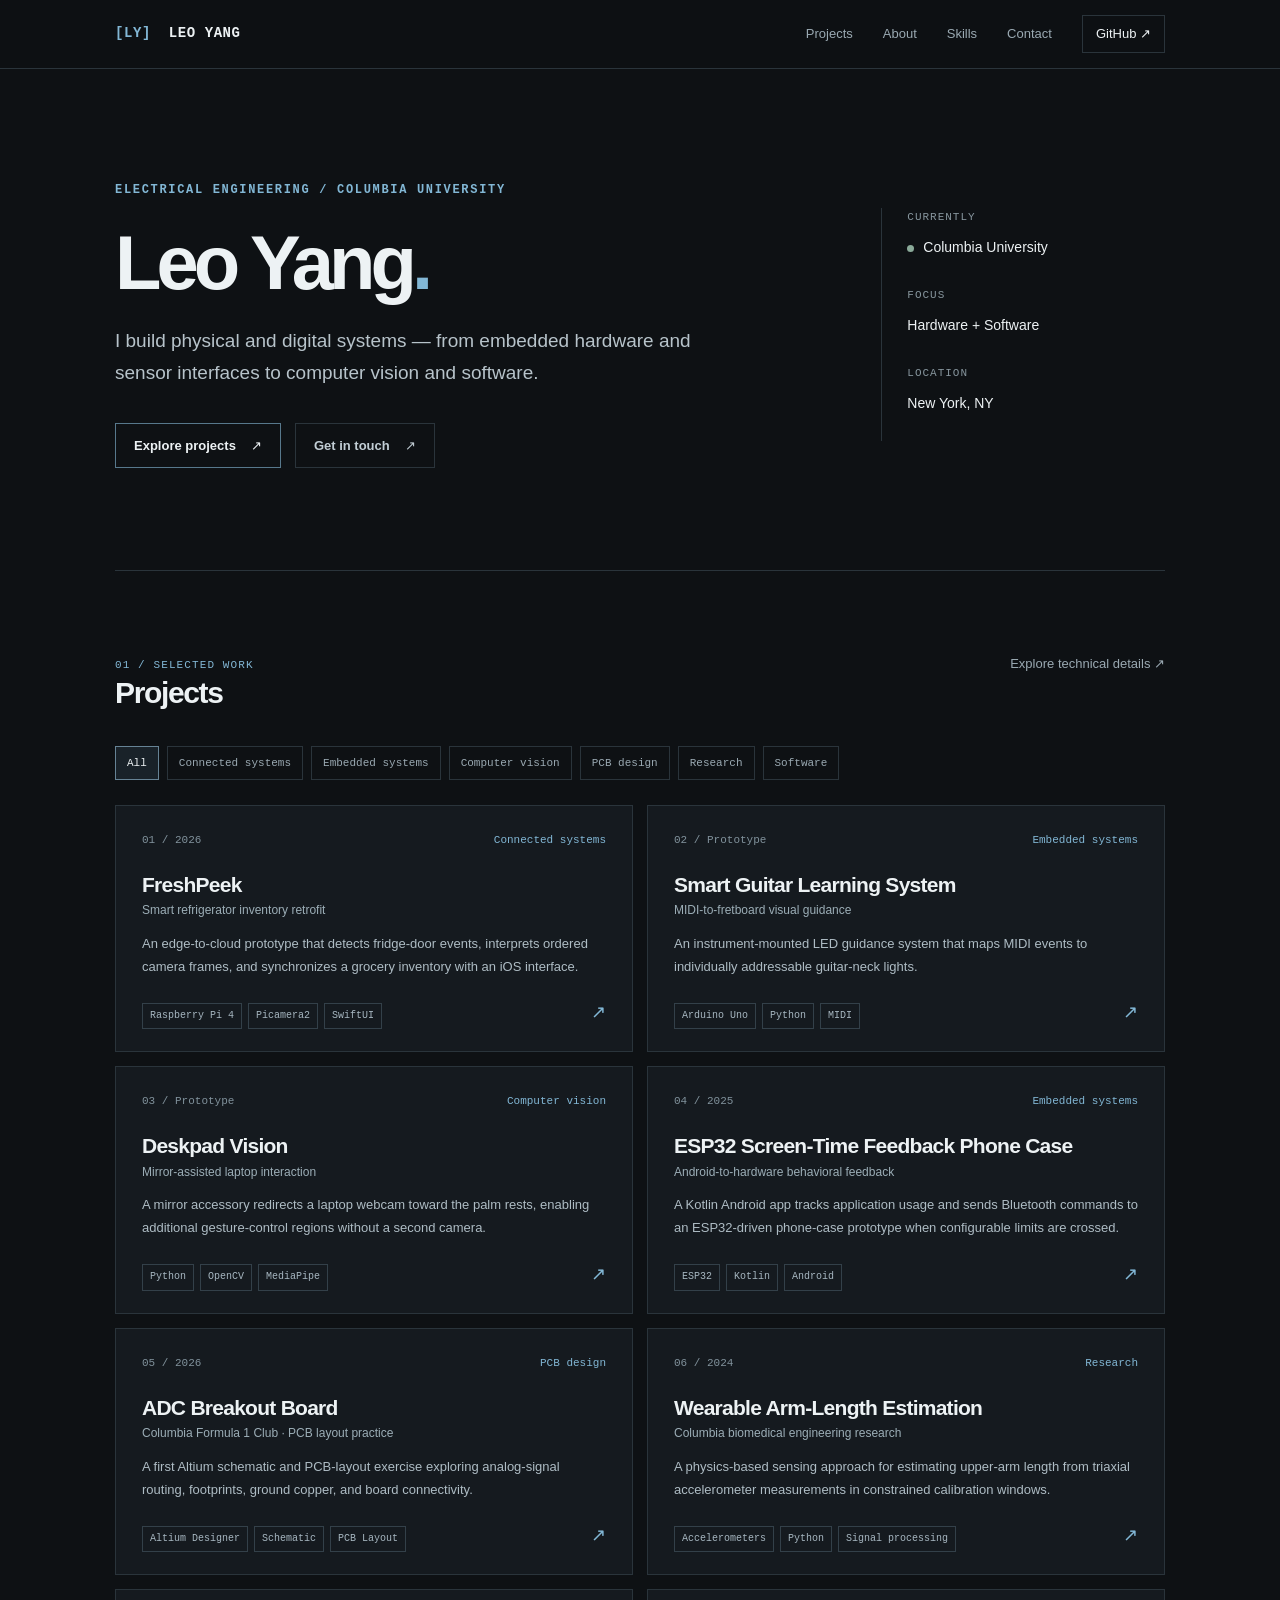
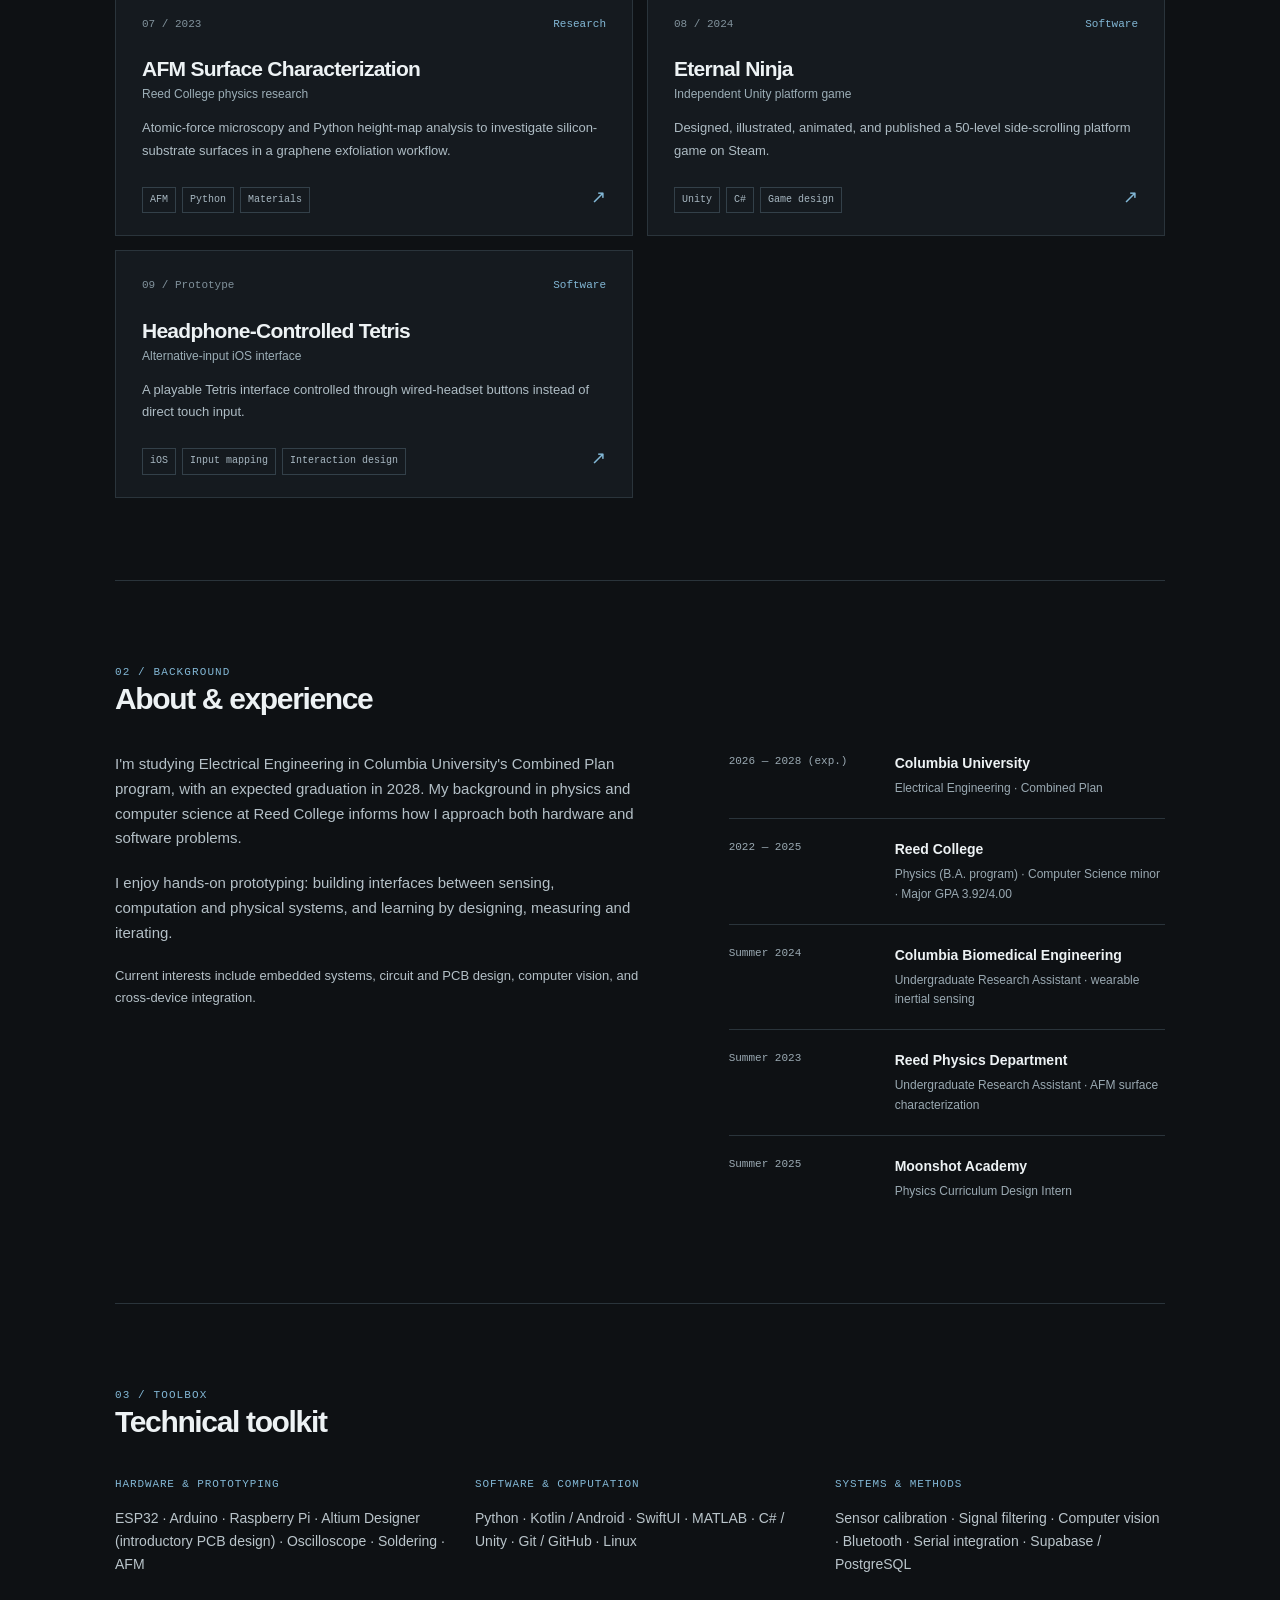
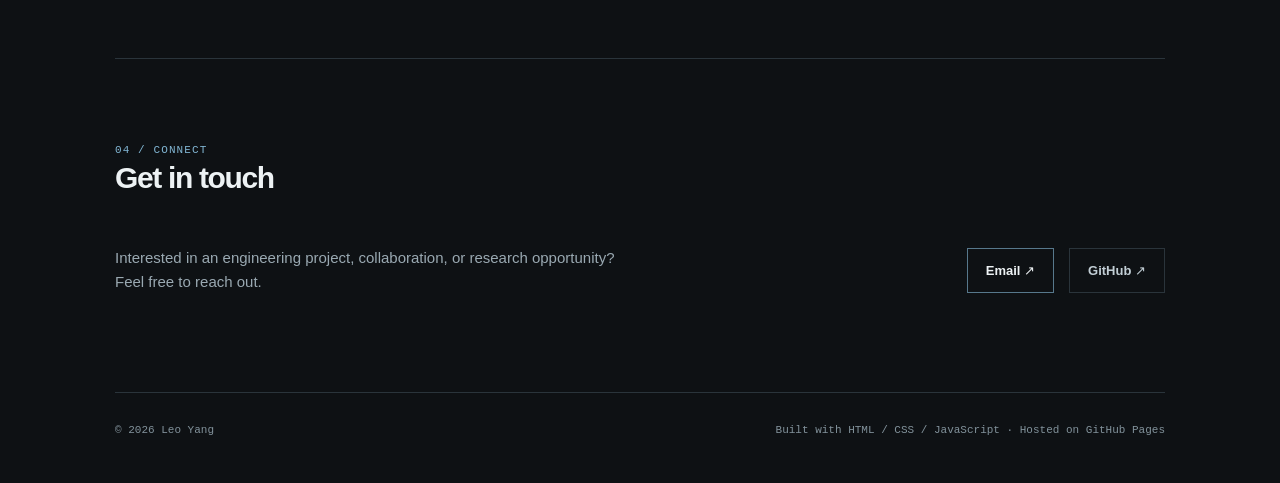
==== index.html @ 23392c69 "Add files via upload" ====
<!doctype html><html lang="en"><head><meta charset="utf-8"><meta name="viewport" content="width=device-width, initial-scale=1"><meta name="description" content="Leo Yang — Electrical Engineering at Columbia University. Embedded systems, PCB design, computer vision and software projects."><title>Leo Yang — Electrical Engineering & Projects</title><link rel="icon" href="assets/favicon.svg" type="image/svg+xml"><link rel="stylesheet" href="style.css"></head>
<body><header><div class="container"><a class="brand" href="index.html"><span class="mark">[LY]</span> LEO YANG</a><nav class="nav" aria-label="Main navigation"><a href="#projects">Projects</a><a href="#about">About</a><a href="#skills">Skills</a><a href="#contact">Contact</a><a class="git" href="https://github.com/leoyang068" target="_blank" rel="noopener">GitHub ↗</a></nav></div></header>
<main class="container"><div class="hero"><div><div class="eyebrow">Electrical Engineering / Columbia University</div><h1>Leo Yang<span class="period">.</span></h1><p class="lead">I build physical and digital systems — from embedded hardware and sensor interfaces to computer vision and software.</p><div class="cta"><a href="#projects" class="btn">Explore projects <span aria-hidden="true">↗</span></a><a class="btn secondary" href="mailto:leoy@reed.edu">Get in touch <span aria-hidden="true">↗</span></a></div></div><aside class="hero-aside" aria-label="Profile details"><div><div class="spec">Currently</div><div class="spec-value"><span class="status"></span>Columbia University</div></div><div><div class="spec">Focus</div><div class="spec-value">Hardware + Software</div></div><div><div class="spec">Location</div><div class="spec-value">New York, NY</div></div></aside></div>
<section id="projects"><div class="section-head"><div><div class="section-kicker">01 / SELECTED WORK</div><h2 class="section-title">Projects</h2></div><span class="section-note">Explore technical details ↗</span></div><div class="filters" id="filters" aria-label="Filter projects"></div><div id="projects-grid" class="projects-grid"></div></section>
<section id="about"><div class="section-head"><div><div class="section-kicker">02 / BACKGROUND</div><h2 class="section-title">About & experience</h2></div></div><div class="about-grid"><div class="about-copy"><p>I'm studying Electrical Engineering in Columbia University's Combined Plan program, with an expected graduation in 2028. My background in physics and computer science at Reed College informs how I approach both hardware and software problems.</p><p>I enjoy hands-on prototyping: building interfaces between sensing, computation and physical systems, and learning by designing, measuring and iterating.</p><p class="muted" style="font-size:13px">Current interests include embedded systems, circuit and PCB design, computer vision, and cross-device integration.</p></div><div><div class="experience"><div class="exp-date">2026 — 2028 (exp.)</div><div><div class="exp-title">Columbia University</div><div class="exp-detail">Electrical Engineering · Combined Plan</div></div></div><div class="experience"><div class="exp-date">2022 — 2025</div><div><div class="exp-title">Reed College</div><div class="exp-detail">Physics (B.A. program) · Computer Science minor · Major GPA 3.92/4.00</div></div></div><div class="experience"><div class="exp-date">Summer 2024</div><div><div class="exp-title">Columbia Biomedical Engineering</div><div class="exp-detail">Undergraduate Research Assistant · wearable inertial sensing</div></div></div><div class="experience"><div class="exp-date">Summer 2023</div><div><div class="exp-title">Reed Physics Department</div><div class="exp-detail">Undergraduate Research Assistant · AFM surface characterization</div></div></div><div class="experience"><div class="exp-date">Summer 2025</div><div><div class="exp-title">Moonshot Academy</div><div class="exp-detail">Physics Curriculum Design Intern</div></div></div></div></div></section>
<section id="skills"><div class="section-head"><div><div class="section-kicker">03 / TOOLBOX</div><h2 class="section-title">Technical toolkit</h2></div></div><div class="skills-grid"><div><div class="skill-name">Hardware & prototyping</div><div class="skill-details">ESP32 · Arduino · Raspberry Pi · Altium Designer (introductory PCB design) · Oscilloscope · Soldering · AFM</div></div><div><div class="skill-name">Software & computation</div><div class="skill-details">Python · Kotlin / Android · SwiftUI · MATLAB · C# / Unity · Git / GitHub · Linux</div></div><div><div class="skill-name">Systems & methods</div><div class="skill-details">Sensor calibration · Signal filtering · Computer vision · Bluetooth · Serial integration · Supabase / PostgreSQL</div></div></div></section>
<section id="contact"><div class="section-head"><div><div class="section-kicker">04 / CONNECT</div><h2 class="section-title">Get in touch</h2></div></div><div class="contact-row"><p class="contact-description">Interested in an engineering project, collaboration, or research opportunity? Feel free to reach out.</p><div class="contact-actions"><a href="mailto:leoy@reed.edu" class="btn">Email ↗</a><a href="https://github.com/leoyang068" target="_blank" rel="noopener" class="btn secondary">GitHub ↗</a></div></div></section></main>
<footer><div class="container"><span>© <span id="year"></span> Leo Yang</span><span>Built with HTML / CSS / JavaScript · Hosted on GitHub Pages</span></div></footer><script src="projects.js"></script><script src="main.js"></script></body></html>
---- style.css ----
:root{color-scheme:dark;--bg:#0e1114;--panel:#151a1f;--line:#2a343b;--muted:#9aa9b2;--white:#edf2f4;--blue:#82b7d5;--max:1110px}
*{box-sizing:border-box}html{scroll-behavior:smooth}body{margin:0;background:var(--bg);color:var(--white);font-family:Inter,ui-sans-serif,-apple-system,BlinkMacSystemFont,"Segoe UI",sans-serif;font-size:15px;line-height:1.65}a{color:inherit;text-decoration:none}button{font:inherit}a:focus-visible,button:focus-visible{outline:2px solid var(--blue);outline-offset:4px}::selection{background:#275675;color:white}
.container{max-width:var(--max);padding:0 30px;margin:auto}.mono,.eyebrow,.tag,.number,.section-kicker,.meta,.filter,footer,.link-arrow,.spec{font-family:ui-monospace,SFMono-Regular,Menlo,Consolas,monospace}.mono{letter-spacing:.01em}
header{height:69px;border-bottom:1px solid var(--line);background:rgba(14,17,20,.97);position:sticky;top:0;z-index:20}header .container{height:100%;display:flex;align-items:center;justify-content:space-between}.brand{font-family:ui-monospace,monospace;font-weight:650;letter-spacing:.04em;font-size:14px}.brand .mark{color:var(--blue);margin-right:9px}.nav{display:flex;gap:30px;align-items:center}.nav a{font-size:13px;color:var(--muted)}.nav a:hover,.nav a.current{color:var(--white)}.nav .git{border:1px solid var(--line);padding:7px 13px;color:var(--white)}
.hero{display:grid;grid-template-columns:1.5fr .62fr;gap:80px;padding:112px 0 102px;border-bottom:1px solid var(--line)}.eyebrow{color:var(--blue);font-size:12px;font-weight:650;letter-spacing:.14em;text-transform:uppercase}.hero h1{font-size:clamp(49px,6vw,76px);line-height:1.06;letter-spacing:-.065em;margin:22px 0 22px;font-weight:650}.hero h1 .period{color:var(--blue)}.lead{font-size:19px;line-height:1.65;color:#b7c3ca;max-width:600px;margin:0}.cta{display:flex;gap:14px;flex-wrap:wrap;margin-top:35px}.btn{display:inline-flex;align-items:center;gap:15px;padding:11px 18px;border:1px solid #57788c;font-size:13px;font-weight:550;cursor:pointer;transition:background .15s}.btn:hover{background:#1c2931}.btn.secondary{border-color:var(--line);color:#c2ced5}.btn.secondary:hover{background:#1c2429}.hero-aside{border-left:1px solid var(--line);padding-left:25px;align-self:center}.spec{font-size:11px;color:#87969e;letter-spacing:.09em;text-transform:uppercase;margin-bottom:12px}.spec-value{font-size:14px;margin-bottom:28px;line-height:1.4}.status{display:inline-block;width:7px;height:7px;background:#8aaa99;border-radius:100%;margin-right:9px}
section{padding:82px 0;border-bottom:1px solid var(--line)}.section-head{display:flex;align-items:baseline;gap:22px;justify-content:space-between;margin-bottom:35px}.section-title{font-size:30px;letter-spacing:-.045em;line-height:1.2;margin:0;font-weight:630}.section-kicker{font-size:11px;color:var(--blue);letter-spacing:.1em}.muted{color:var(--muted)}.section-note{font-size:13px;color:var(--muted)}.filters{display:flex;gap:8px;flex-wrap:wrap;margin-bottom:25px}.filter{background:transparent;border:1px solid var(--line);padding:7px 11px;color:var(--muted);font-size:11px;cursor:pointer}.filter:hover,.filter.active{color:var(--white);border-color:#668395;background:#192229}
.projects-grid{display:grid;grid-template-columns:repeat(2,minmax(0,1fr));gap:14px}.project-card{display:flex;flex-direction:column;min-height:238px;border:1px solid var(--line);background:var(--panel);padding:25px 26px 22px;transition:background .18s,border .18s}.project-card:hover{border-color:#638195;background:#1a2228}.card-top{display:flex;justify-content:space-between;align-items:center;gap:15px}.number,.meta{font-size:11px;color:#81929c}.card-category{font-family:ui-monospace,monospace;font-size:11px;color:var(--blue)}.project-card h3{margin:22px 0 3px;font-size:21px;font-weight:610;letter-spacing:-.035em;line-height:1.3}.card-subtitle{font-size:12px;color:#9caeb7;margin:0 0 12px}.card-summary{font-size:13px;color:#aebcc4;line-height:1.75;margin:0;flex:1}.card-bottom{display:flex;align-items:end;justify-content:space-between;margin-top:21px;gap:10px}.tags{display:flex;flex-wrap:wrap;gap:6px}.tag{font-size:10px;border:1px solid #334049;padding:4px 7px;color:#a7b7c1}.link-arrow{color:var(--blue);font-size:18px}.text-link{font-size:13px;color:var(--blue)}.text-link:hover{text-decoration:underline}
.about-grid{display:grid;grid-template-columns:1.2fr 1fr;gap:90px}.about-copy p{margin:0 0 20px;color:#b4c0c7;font-size:15px}.experience{display:grid;grid-template-columns:150px 1fr;gap:16px;padding:19px 0;border-top:1px solid var(--line)}.experience:first-child{border-top:0;padding-top:0}.exp-date{font-family:ui-monospace,monospace;font-size:11px;color:var(--muted)}.exp-title{font-weight:600;font-size:14px}.exp-detail{font-size:12px;color:var(--muted);margin-top:4px}.skills-grid{display:grid;grid-template-columns:repeat(3,1fr);gap:30px}.skill-name{font-family:ui-monospace,monospace;color:var(--blue);font-size:11px;text-transform:uppercase;letter-spacing:.08em;margin-bottom:14px}.skill-details{color:#bac5cb;font-size:14px}.contact-row{display:flex;justify-content:space-between;align-items:center;gap:25px}.contact-description{max-width:500px;color:var(--muted)}.contact-actions{display:flex;gap:15px;flex-wrap:wrap}footer{padding:28px 0 44px;font-size:11px;color:#82929b}footer .container{display:flex;justify-content:space-between;gap:15px}
.detail-main{padding-bottom:90px}.back{display:inline-block;margin:38px 0 48px;color:var(--muted);font-size:12px}.back:hover{color:var(--white)}.detail-header{border-bottom:1px solid var(--line);padding-bottom:45px;margin-bottom:50px}.detail-header h1{font-size:clamp(36px,5vw,60px);letter-spacing:-.06em;line-height:1.13;margin:16px 0}.detail-subtitle{font-size:18px;color:#afbec6;margin:0 0 24px}.detail-meta{display:flex;gap:20px;flex-wrap:wrap}.detail-columns{display:grid;grid-template-columns:1.4fr .55fr;gap:80px}.detail-body h2{font-size:18px;margin:0 0 14px;letter-spacing:-.025em}.detail-body p{color:#b9c7cd;margin:0 0 28px;max-width:700px}.detail-body ul{color:#b9c7cd;padding-left:21px;margin-top:0}.detail-body li{padding-left:5px;margin-bottom:13px}.sidebar-block{border-top:1px solid var(--line);padding:20px 0}.sidebar-block h3,.media-heading{font-family:ui-monospace,monospace;font-size:11px;text-transform:uppercase;letter-spacing:.07em;color:var(--blue);margin:0 0 16px}.sidebar-block a{display:block;color:var(--white);font-size:13px;padding:7px 0;overflow-wrap:anywhere}.sidebar-block a:hover{text-decoration:underline}.media-section{padding-top:35px;margin-top:55px;border-top:1px solid var(--line)}.media-grid{display:grid;grid-template-columns:repeat(2,minmax(0,1fr));gap:16px}.media-card{border:1px solid var(--line);padding:12px;background:var(--panel)}.media-card img,.media-card video,.media-card iframe{display:block;width:100%;max-height:460px;object-fit:contain;background:#0b0e10;border:0}.media-card figcaption{font-size:12px;color:var(--muted);margin-top:9px}.file-list{display:flex;flex-direction:column;gap:9px}.file-list a{border:1px solid var(--line);padding:13px 16px;color:#cbd7dc;font-size:13px}.file-list a:hover{border-color:var(--blue)}.file-list span{color:var(--blue);margin-right:11px}.empty{padding:25px;border:1px dashed var(--line);color:var(--muted)}
@media(max-width:830px){.hero{grid-template-columns:1fr;gap:35px;padding:80px 0}.hero-aside{display:flex;flex-wrap:wrap;gap:20px;border-left:0;border-top:1px solid var(--line);padding:22px 0 0}.hero-aside>div{min-width:120px}.spec-value{margin-bottom:0}.about-grid,.detail-columns{gap:35px;grid-template-columns:1fr}.skills-grid{grid-template-columns:repeat(2,1fr)}.nav{gap:15px}}
@media(max-width:590px){.container{padding:0 19px}.nav a:not(.git){display:none}.hero h1{font-size:49px}.hero{padding:68px 0 72px}section{padding:57px 0}.section-head{align-items:start;gap:8px}.section-title{font-size:26px}.projects-grid,.media-grid,.skills-grid{grid-template-columns:1fr}.project-card{min-height:208px;padding:20px}.experience{grid-template-columns:1fr;gap:6px}.contact-row{align-items:start;flex-direction:column}footer .container{flex-direction:column}.detail-header{margin-bottom:32px}.detail-main{padding-bottom:45px}}
@media(prefers-reduced-motion:reduce){html{scroll-behavior:auto}*{transition:none!important}}
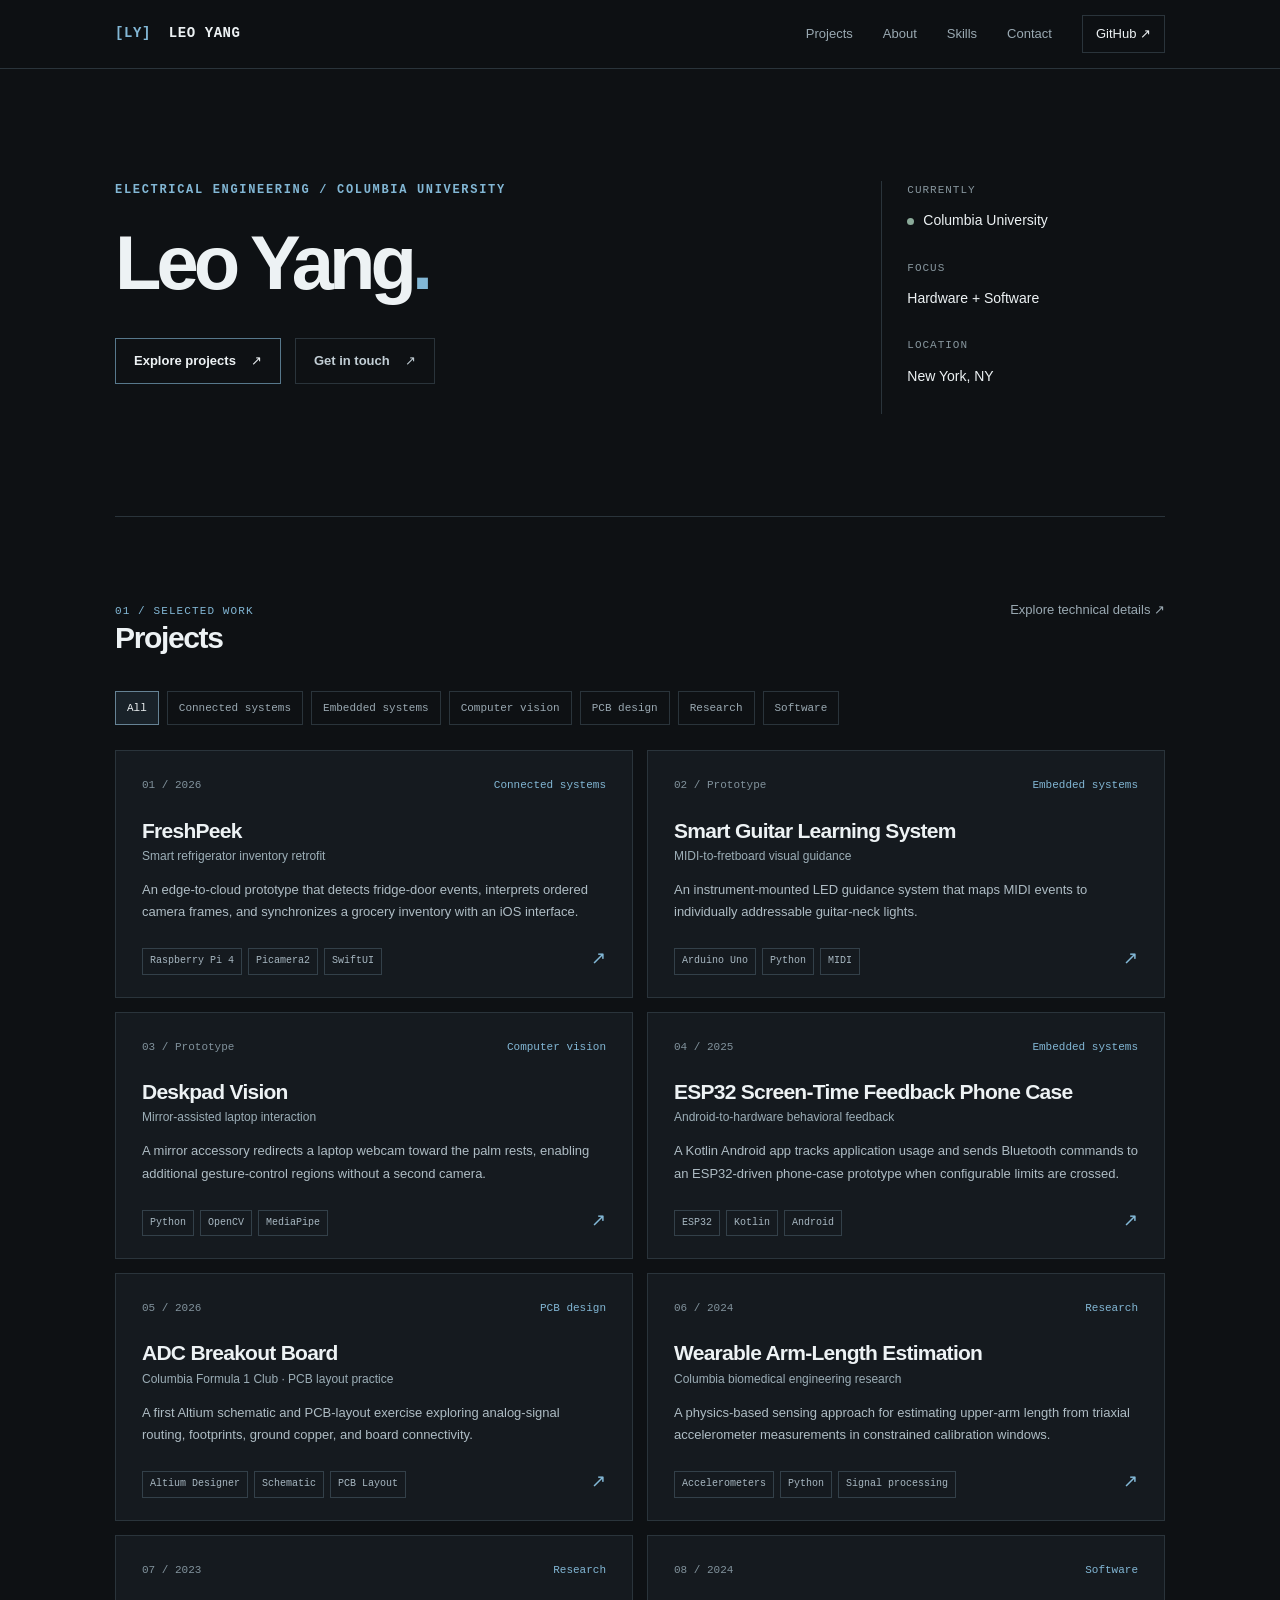
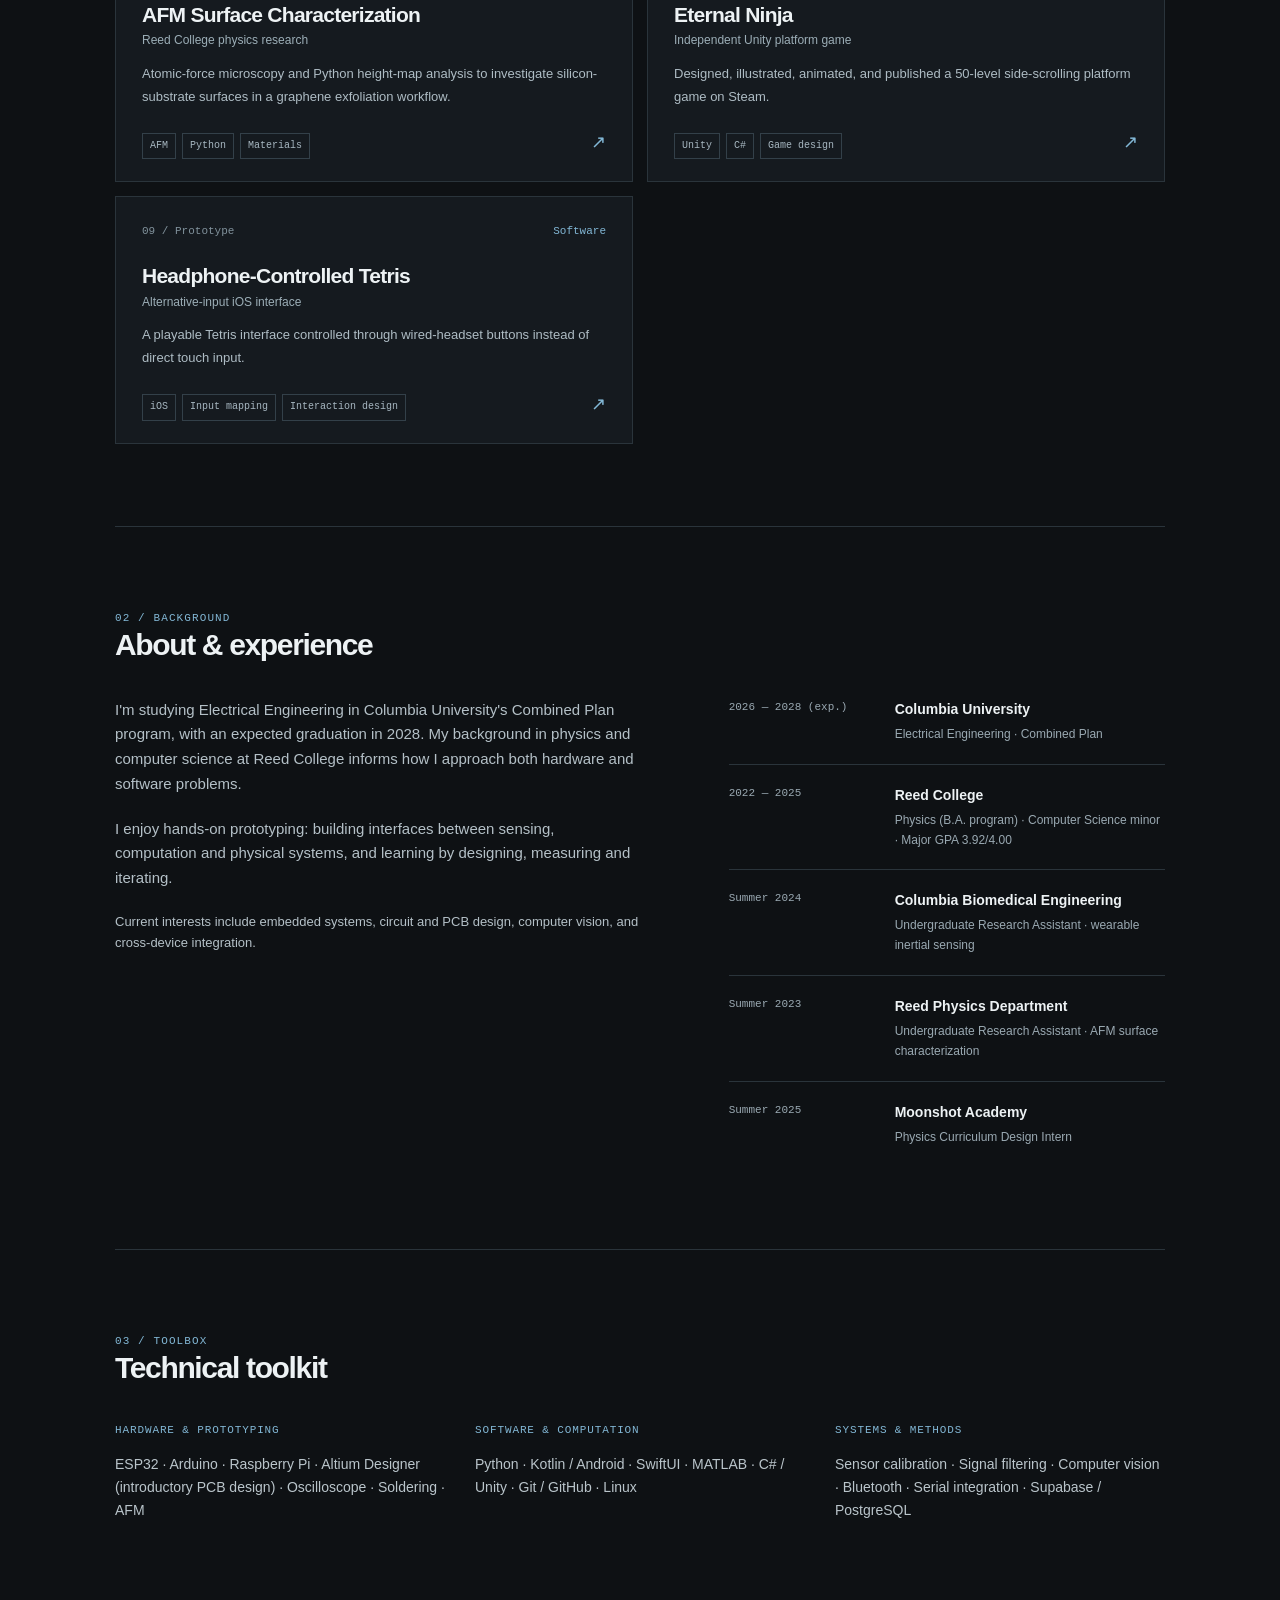
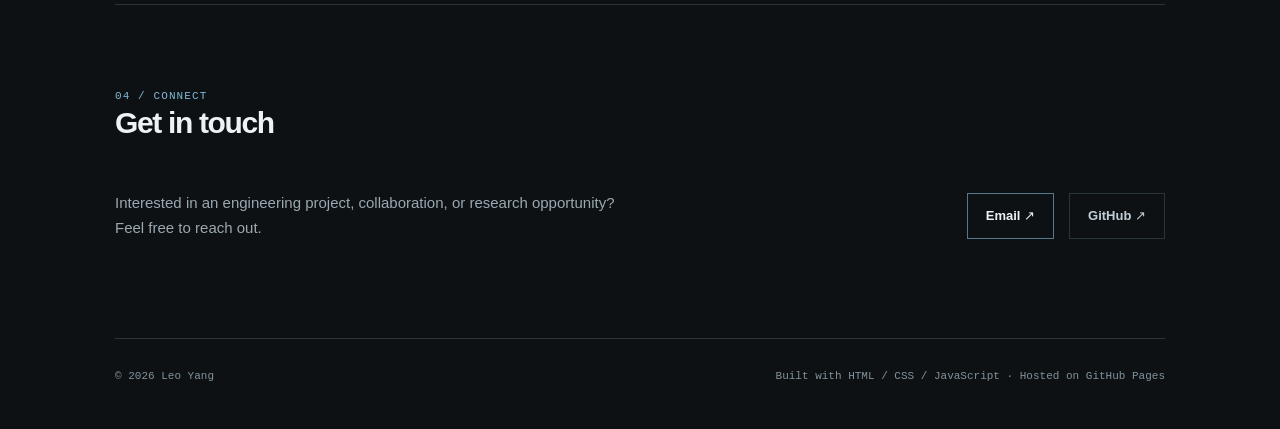
==== commit 5cd1e349: "Update index.html" ====
--- a/index.html
+++ b/index.html
@@ -1,6 +1,6 @@
 <!doctype html><html lang="en"><head><meta charset="utf-8"><meta name="viewport" content="width=device-width, initial-scale=1"><meta name="description" content="Leo Yang — Electrical Engineering at Columbia University. Embedded systems, PCB design, computer vision and software projects."><title>Leo Yang — Electrical Engineering & Projects</title><link rel="icon" href="assets/favicon.svg" type="image/svg+xml"><link rel="stylesheet" href="style.css"></head>
 <body><header><div class="container"><a class="brand" href="index.html"><span class="mark">[LY]</span> LEO YANG</a><nav class="nav" aria-label="Main navigation"><a href="#projects">Projects</a><a href="#about">About</a><a href="#skills">Skills</a><a href="#contact">Contact</a><a class="git" href="https://github.com/leoyang068" target="_blank" rel="noopener">GitHub ↗</a></nav></div></header>
-<main class="container"><div class="hero"><div><div class="eyebrow">Electrical Engineering / Columbia University</div><h1>Leo Yang<span class="period">.</span></h1><p class="lead">I build physical and digital systems — from embedded hardware and sensor interfaces to computer vision and software.</p><div class="cta"><a href="#projects" class="btn">Explore projects <span aria-hidden="true">↗</span></a><a class="btn secondary" href="mailto:leoy@reed.edu">Get in touch <span aria-hidden="true">↗</span></a></div></div><aside class="hero-aside" aria-label="Profile details"><div><div class="spec">Currently</div><div class="spec-value"><span class="status"></span>Columbia University</div></div><div><div class="spec">Focus</div><div class="spec-value">Hardware + Software</div></div><div><div class="spec">Location</div><div class="spec-value">New York, NY</div></div></aside></div>
+<main class="container"><div class="hero"><div><div class="eyebrow">Electrical Engineering / Columbia University</div><h1>Leo Yang<span class="period">.</span></h1><div class="cta"><a href="#projects" class="btn">Explore projects <span aria-hidden="true">↗</span></a><a class="btn secondary" href="mailto:leoy@reed.edu">Get in touch <span aria-hidden="true">↗</span></a></div></div><aside class="hero-aside" aria-label="Profile details"><div><div class="spec">Currently</div><div class="spec-value"><span class="status"></span>Columbia University</div></div><div><div class="spec">Focus</div><div class="spec-value">Hardware + Software</div></div><div><div class="spec">Location</div><div class="spec-value">New York, NY</div></div></aside></div>
 <section id="projects"><div class="section-head"><div><div class="section-kicker">01 / SELECTED WORK</div><h2 class="section-title">Projects</h2></div><span class="section-note">Explore technical details ↗</span></div><div class="filters" id="filters" aria-label="Filter projects"></div><div id="projects-grid" class="projects-grid"></div></section>
 <section id="about"><div class="section-head"><div><div class="section-kicker">02 / BACKGROUND</div><h2 class="section-title">About & experience</h2></div></div><div class="about-grid"><div class="about-copy"><p>I'm studying Electrical Engineering in Columbia University's Combined Plan program, with an expected graduation in 2028. My background in physics and computer science at Reed College informs how I approach both hardware and software problems.</p><p>I enjoy hands-on prototyping: building interfaces between sensing, computation and physical systems, and learning by designing, measuring and iterating.</p><p class="muted" style="font-size:13px">Current interests include embedded systems, circuit and PCB design, computer vision, and cross-device integration.</p></div><div><div class="experience"><div class="exp-date">2026 — 2028 (exp.)</div><div><div class="exp-title">Columbia University</div><div class="exp-detail">Electrical Engineering · Combined Plan</div></div></div><div class="experience"><div class="exp-date">2022 — 2025</div><div><div class="exp-title">Reed College</div><div class="exp-detail">Physics (B.A. program) · Computer Science minor · Major GPA 3.92/4.00</div></div></div><div class="experience"><div class="exp-date">Summer 2024</div><div><div class="exp-title">Columbia Biomedical Engineering</div><div class="exp-detail">Undergraduate Research Assistant · wearable inertial sensing</div></div></div><div class="experience"><div class="exp-date">Summer 2023</div><div><div class="exp-title">Reed Physics Department</div><div class="exp-detail">Undergraduate Research Assistant · AFM surface characterization</div></div></div><div class="experience"><div class="exp-date">Summer 2025</div><div><div class="exp-title">Moonshot Academy</div><div class="exp-detail">Physics Curriculum Design Intern</div></div></div></div></div></section>
 <section id="skills"><div class="section-head"><div><div class="section-kicker">03 / TOOLBOX</div><h2 class="section-title">Technical toolkit</h2></div></div><div class="skills-grid"><div><div class="skill-name">Hardware & prototyping</div><div class="skill-details">ESP32 · Arduino · Raspberry Pi · Altium Designer (introductory PCB design) · Oscilloscope · Soldering · AFM</div></div><div><div class="skill-name">Software & computation</div><div class="skill-details">Python · Kotlin / Android · SwiftUI · MATLAB · C# / Unity · Git / GitHub · Linux</div></div><div><div class="skill-name">Systems & methods</div><div class="skill-details">Sensor calibration · Signal filtering · Computer vision · Bluetooth · Serial integration · Supabase / PostgreSQL</div></div></div></section>
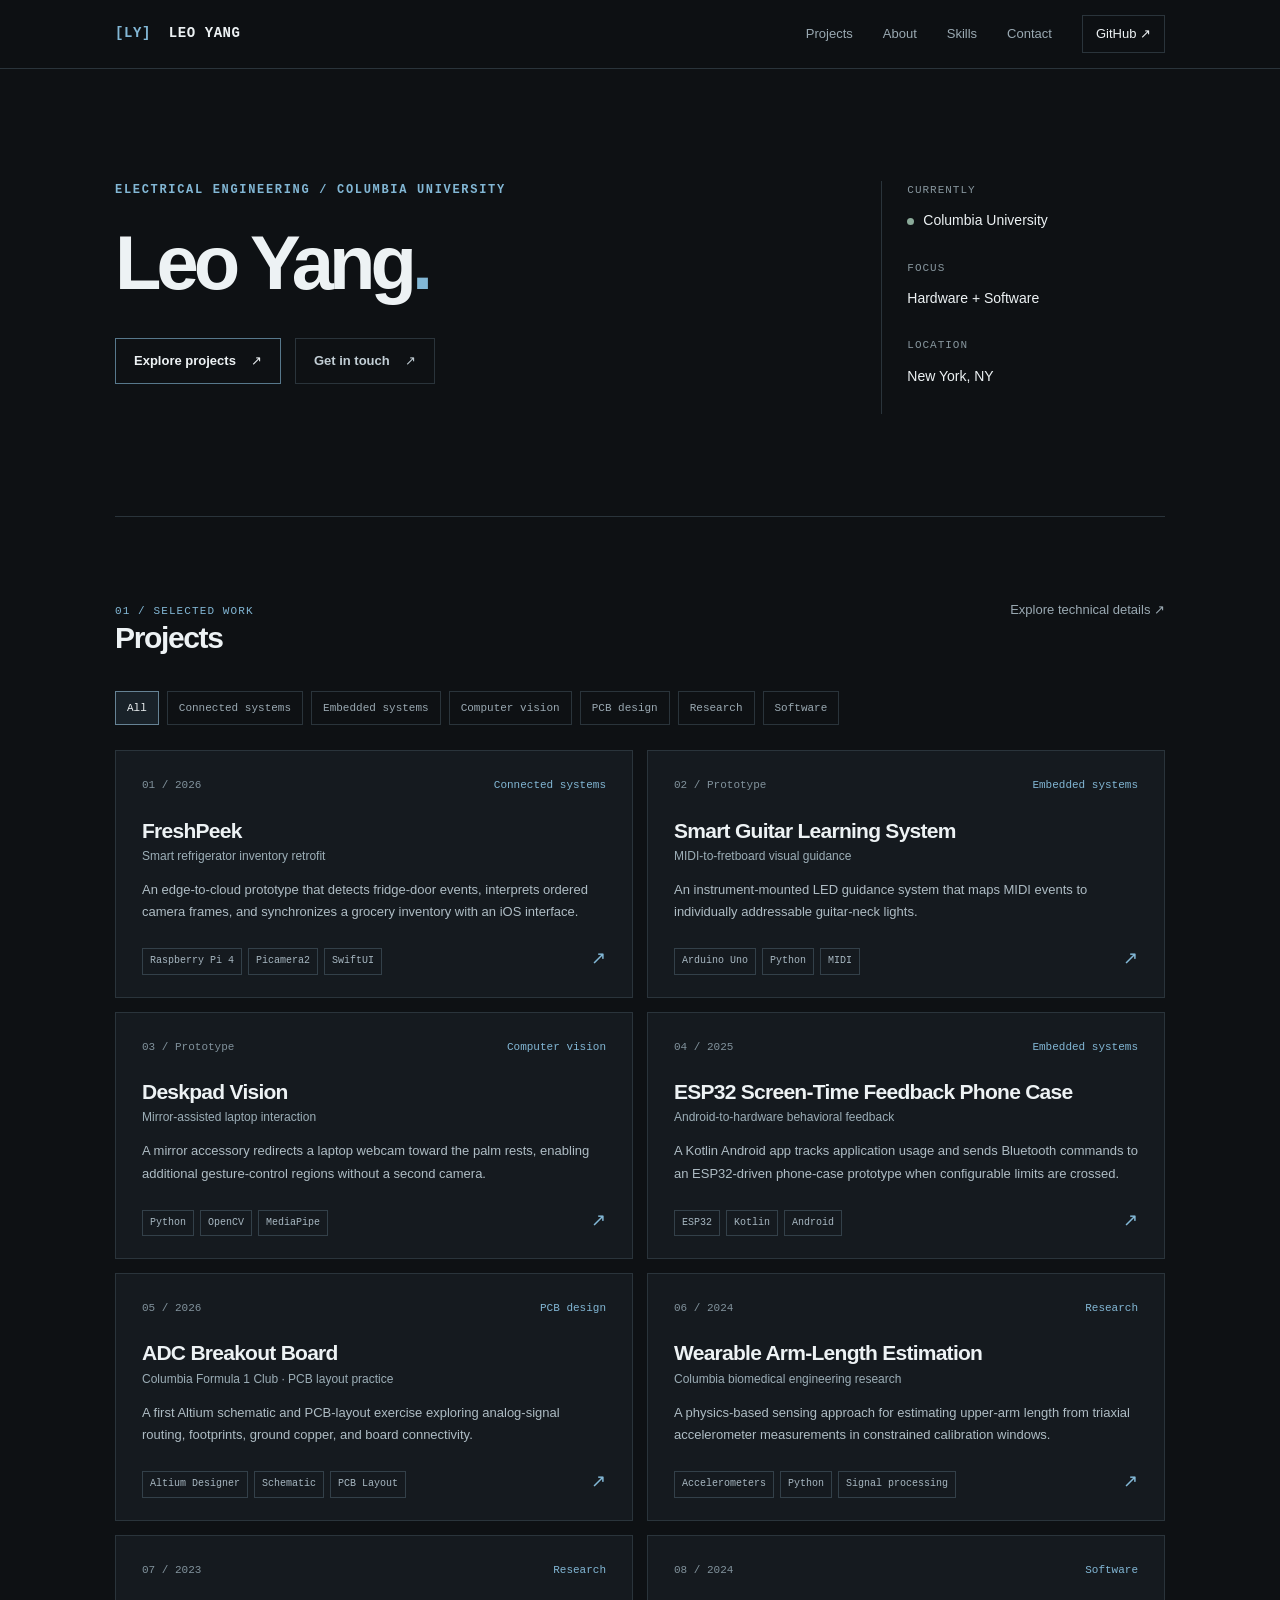
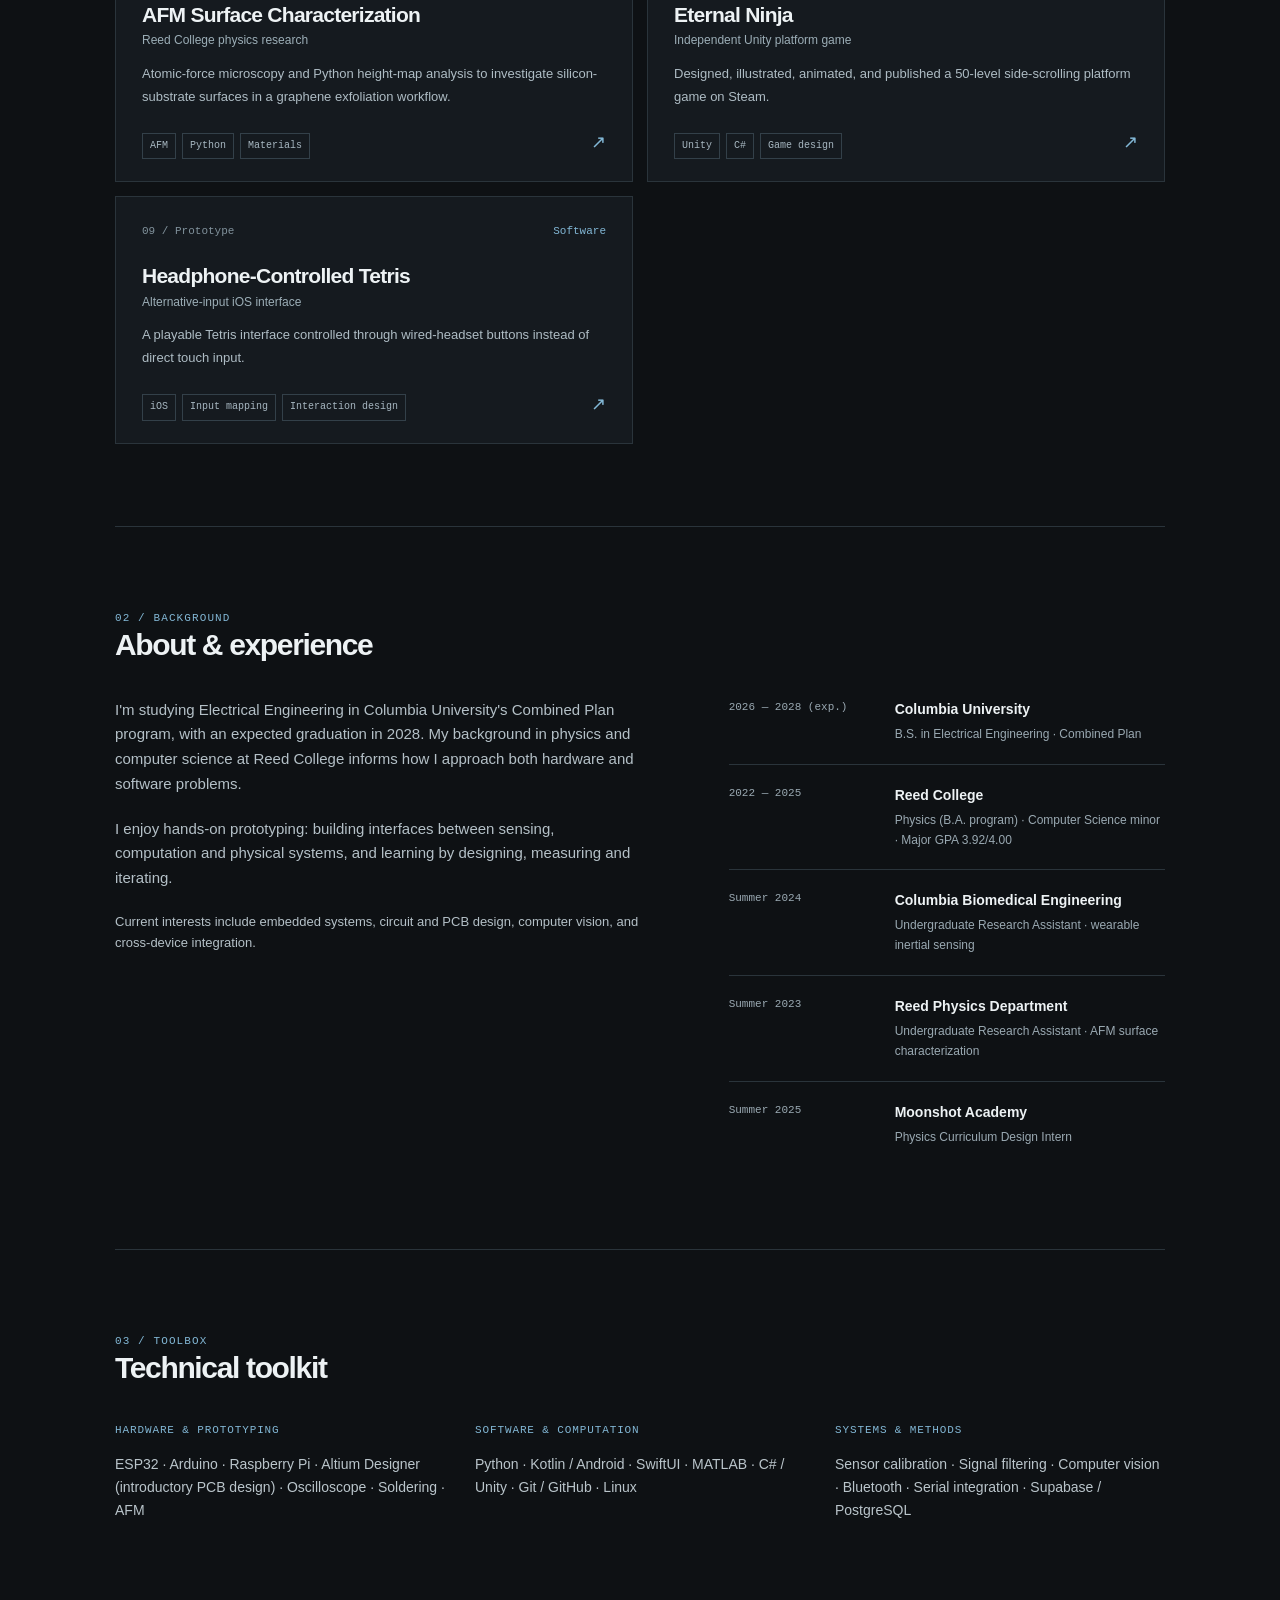
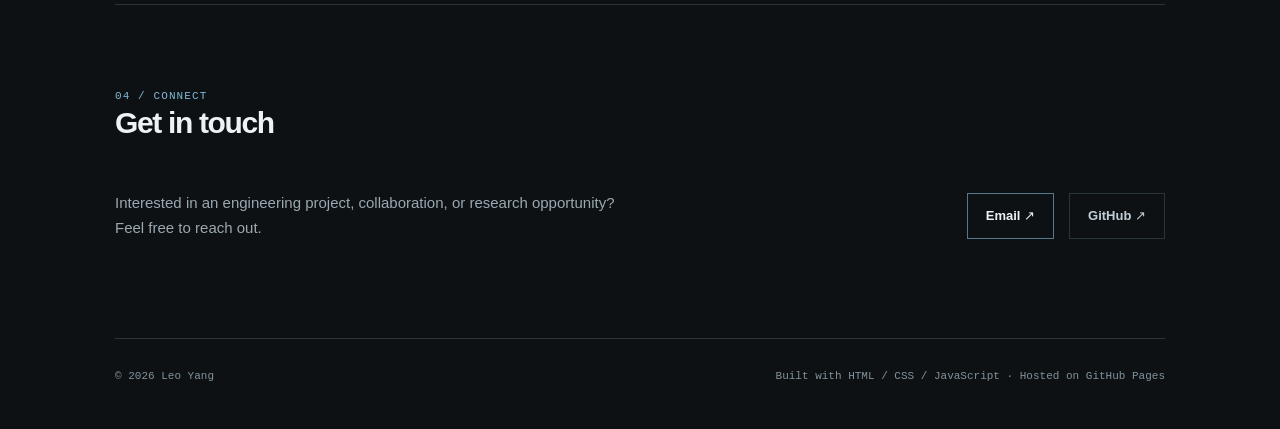
==== commit 6f6d16a8: "Update about section with current education details" ====
--- a/index.html
+++ b/index.html
@@ -2,7 +2,7 @@
 <body><header><div class="container"><a class="brand" href="index.html"><span class="mark">[LY]</span> LEO YANG</a><nav class="nav" aria-label="Main navigation"><a href="#projects">Projects</a><a href="#about">About</a><a href="#skills">Skills</a><a href="#contact">Contact</a><a class="git" href="https://github.com/leoyang068" target="_blank" rel="noopener">GitHub ↗</a></nav></div></header>
 <main class="container"><div class="hero"><div><div class="eyebrow">Electrical Engineering / Columbia University</div><h1>Leo Yang<span class="period">.</span></h1><div class="cta"><a href="#projects" class="btn">Explore projects <span aria-hidden="true">↗</span></a><a class="btn secondary" href="mailto:leoy@reed.edu">Get in touch <span aria-hidden="true">↗</span></a></div></div><aside class="hero-aside" aria-label="Profile details"><div><div class="spec">Currently</div><div class="spec-value"><span class="status"></span>Columbia University</div></div><div><div class="spec">Focus</div><div class="spec-value">Hardware + Software</div></div><div><div class="spec">Location</div><div class="spec-value">New York, NY</div></div></aside></div>
 <section id="projects"><div class="section-head"><div><div class="section-kicker">01 / SELECTED WORK</div><h2 class="section-title">Projects</h2></div><span class="section-note">Explore technical details ↗</span></div><div class="filters" id="filters" aria-label="Filter projects"></div><div id="projects-grid" class="projects-grid"></div></section>
-<section id="about"><div class="section-head"><div><div class="section-kicker">02 / BACKGROUND</div><h2 class="section-title">About & experience</h2></div></div><div class="about-grid"><div class="about-copy"><p>I'm studying Electrical Engineering in Columbia University's Combined Plan program, with an expected graduation in 2028. My background in physics and computer science at Reed College informs how I approach both hardware and software problems.</p><p>I enjoy hands-on prototyping: building interfaces between sensing, computation and physical systems, and learning by designing, measuring and iterating.</p><p class="muted" style="font-size:13px">Current interests include embedded systems, circuit and PCB design, computer vision, and cross-device integration.</p></div><div><div class="experience"><div class="exp-date">2026 — 2028 (exp.)</div><div><div class="exp-title">Columbia University</div><div class="exp-detail">Electrical Engineering · Combined Plan</div></div></div><div class="experience"><div class="exp-date">2022 — 2025</div><div><div class="exp-title">Reed College</div><div class="exp-detail">Physics (B.A. program) · Computer Science minor · Major GPA 3.92/4.00</div></div></div><div class="experience"><div class="exp-date">Summer 2024</div><div><div class="exp-title">Columbia Biomedical Engineering</div><div class="exp-detail">Undergraduate Research Assistant · wearable inertial sensing</div></div></div><div class="experience"><div class="exp-date">Summer 2023</div><div><div class="exp-title">Reed Physics Department</div><div class="exp-detail">Undergraduate Research Assistant · AFM surface characterization</div></div></div><div class="experience"><div class="exp-date">Summer 2025</div><div><div class="exp-title">Moonshot Academy</div><div class="exp-detail">Physics Curriculum Design Intern</div></div></div></div></div></section>
+<section id="about"><div class="section-head"><div><div class="section-kicker">02 / BACKGROUND</div><h2 class="section-title">About & experience</h2></div></div><div class="about-grid"><div class="about-copy"><p>I'm studying Electrical Engineering in Columbia University's Combined Plan program, with an expected graduation in 2028. My background in physics and computer science at Reed College informs how I approach both hardware and software problems.</p><p>I enjoy hands-on prototyping: building interfaces between sensing, computation and physical systems, and learning by designing, measuring and iterating.</p><p class="muted" style="font-size:13px">Current interests include embedded systems, circuit and PCB design, computer vision, and cross-device integration.</p></div><div><div class="experience"><div class="exp-date">2026 — 2028 (exp.)</div><div><div class="exp-title">Columbia University</div><div class="exp-detail">B.S. in Electrical Engineering · Combined Plan</div></div></div><div class="experience"><div class="exp-date">2022 — 2025</div><div><div class="exp-title">Reed College</div><div class="exp-detail">Physics (B.A. program) · Computer Science minor · Major GPA 3.92/4.00</div></div></div><div class="experience"><div class="exp-date">Summer 2024</div><div><div class="exp-title">Columbia Biomedical Engineering</div><div class="exp-detail">Undergraduate Research Assistant · wearable inertial sensing</div></div></div><div class="experience"><div class="exp-date">Summer 2023</div><div><div class="exp-title">Reed Physics Department</div><div class="exp-detail">Undergraduate Research Assistant · AFM surface characterization</div></div></div><div class="experience"><div class="exp-date">Summer 2025</div><div><div class="exp-title">Moonshot Academy</div><div class="exp-detail">Physics Curriculum Design Intern</div></div></div></div></div></section>
 <section id="skills"><div class="section-head"><div><div class="section-kicker">03 / TOOLBOX</div><h2 class="section-title">Technical toolkit</h2></div></div><div class="skills-grid"><div><div class="skill-name">Hardware & prototyping</div><div class="skill-details">ESP32 · Arduino · Raspberry Pi · Altium Designer (introductory PCB design) · Oscilloscope · Soldering · AFM</div></div><div><div class="skill-name">Software & computation</div><div class="skill-details">Python · Kotlin / Android · SwiftUI · MATLAB · C# / Unity · Git / GitHub · Linux</div></div><div><div class="skill-name">Systems & methods</div><div class="skill-details">Sensor calibration · Signal filtering · Computer vision · Bluetooth · Serial integration · Supabase / PostgreSQL</div></div></div></section>
 <section id="contact"><div class="section-head"><div><div class="section-kicker">04 / CONNECT</div><h2 class="section-title">Get in touch</h2></div></div><div class="contact-row"><p class="contact-description">Interested in an engineering project, collaboration, or research opportunity? Feel free to reach out.</p><div class="contact-actions"><a href="mailto:leoy@reed.edu" class="btn">Email ↗</a><a href="https://github.com/leoyang068" target="_blank" rel="noopener" class="btn secondary">GitHub ↗</a></div></div></section></main>
 <footer><div class="container"><span>© <span id="year"></span> Leo Yang</span><span>Built with HTML / CSS / JavaScript · Hosted on GitHub Pages</span></div></footer><script src="projects.js"></script><script src="main.js"></script></body></html>
